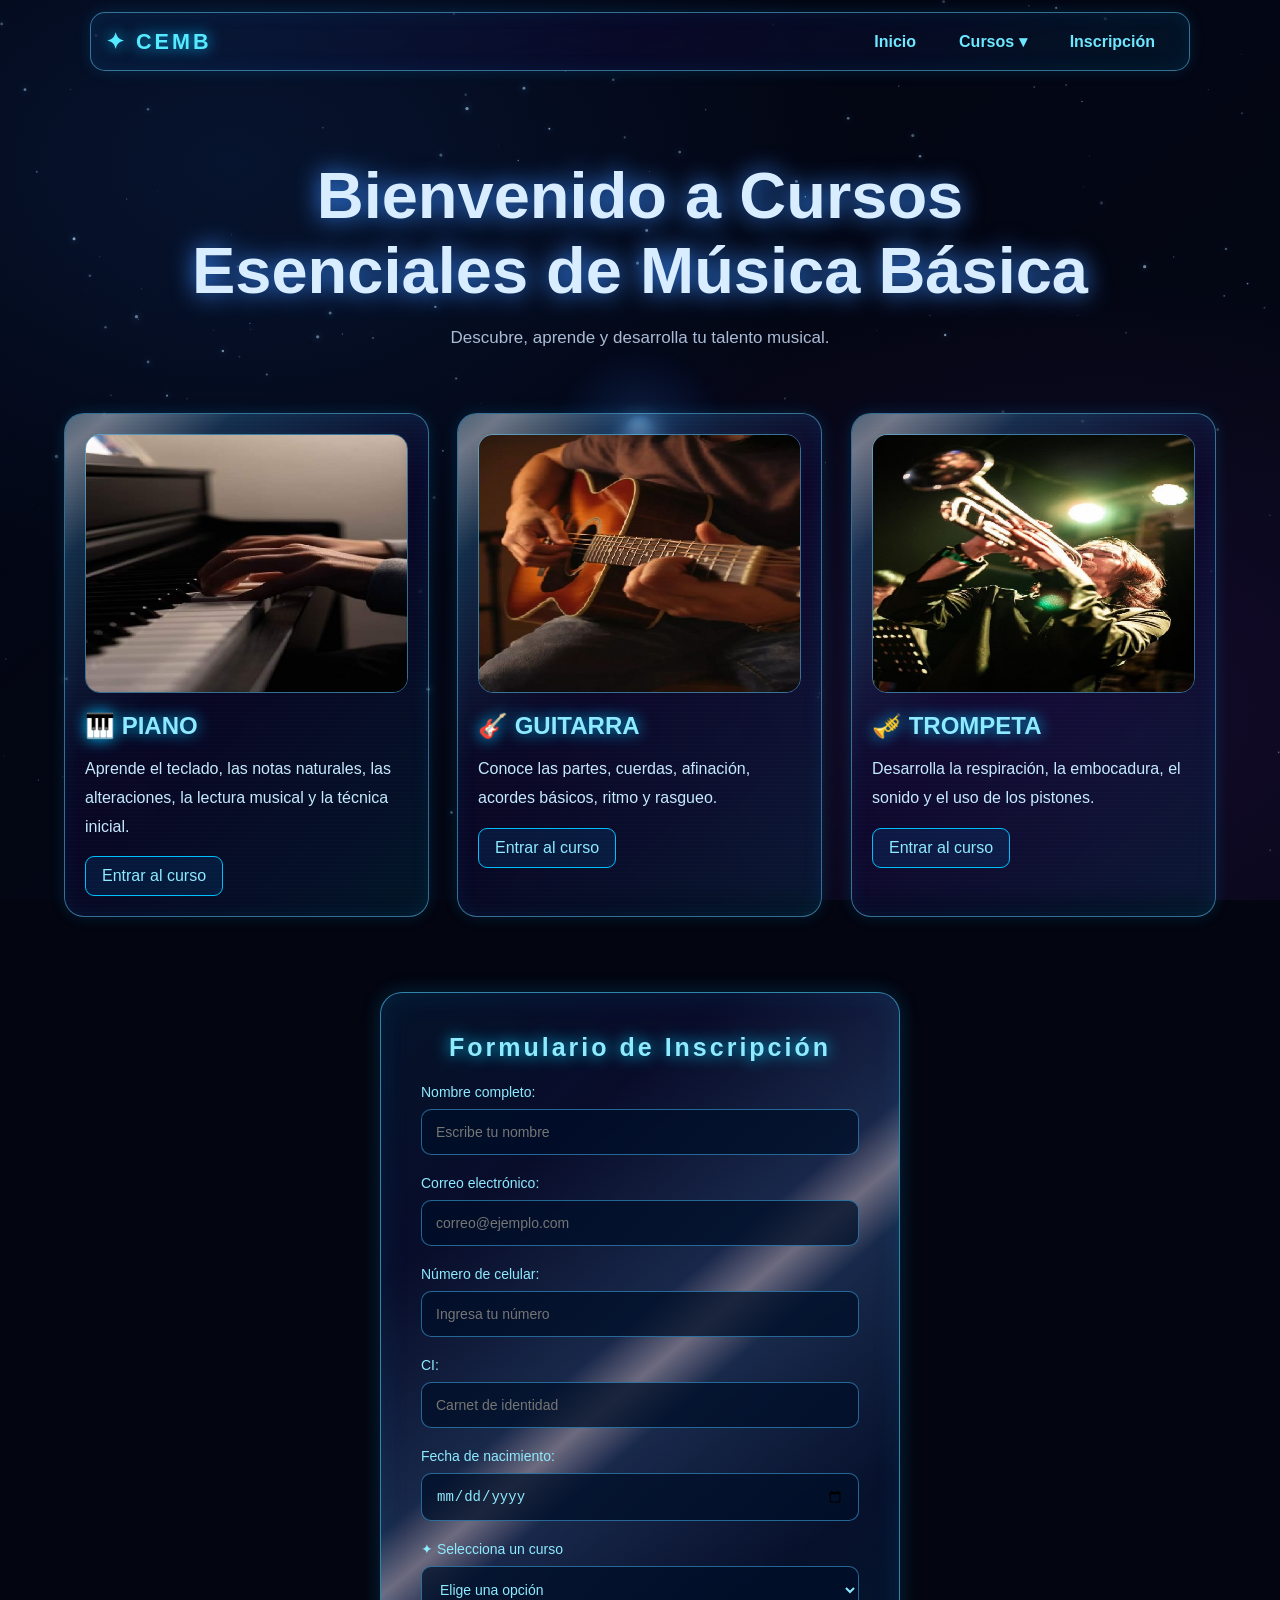
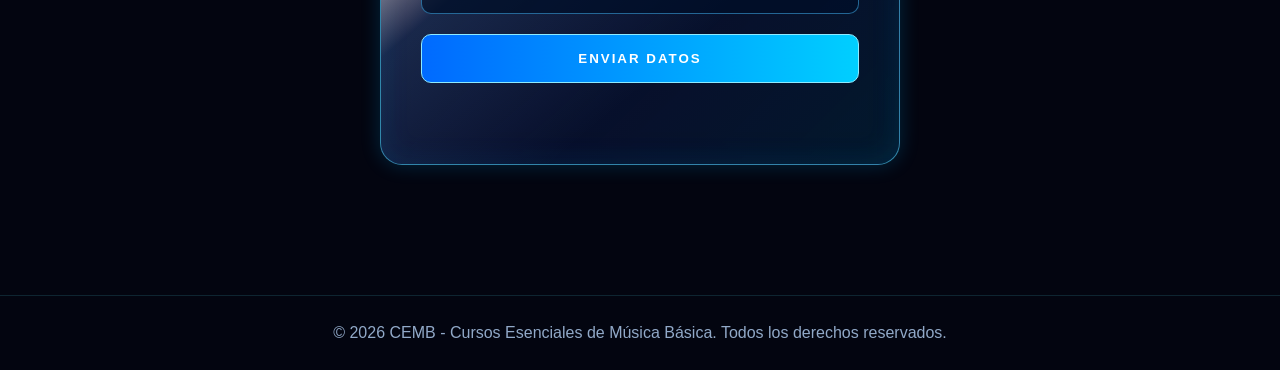
==== index.html @ f701ae36 "Add files via upload" ====
<!DOCTYPE html>
<html lang="es">
<head>
  <meta charset="utf-8">
  <meta name="viewport" content="width=device-width, initial-scale=1">
  <title>Inicio | CEMB</title>
  <link rel="stylesheet" href="principal.css">
</head>
<body>
  <canvas id="fondo-universo" aria-hidden="true"></canvas>
  <header>
    <nav class="navbar">
      <div class="logo">
        <a href="index.html" aria-label="CEMB - Inicio">✦ CEMB</a>
      </div>
      <button class="menu-toggle" aria-label="Abrir menú" aria-expanded="false" type="button">
        <span class="bar"></span>
        <span class="bar"></span>
        <span class="bar"></span>
      </button>
      <ul class="nav-menu">
        <li class="nav-item">
          <a href="index.html">Inicio</a>
        </li>
        <li class="nav-item">
          <a href="#" aria-haspopup="true">Cursos ▾</a>
          <ul class="submenu">
            <li>
              <a href="piano.html">Piano</a>
            </li>
            <li>
              <a href="guitarra.html">Guitarra</a>
            </li>
            <li>
              <a href="trompeta.html">Trompeta</a>
            </li>
          </ul>
        </li>
        <li class="nav-item">
          <a href="index.html#inscripcion">Inscripción</a>
        </li>
      </ul>
    </nav>
  </header>
  <main>
    <section class="presentacion">
      <h1>Bienvenido a Cursos Esenciales de Música Básica</h1>
      <p>Descubre, aprende y desarrolla tu talento musical.</p>
    </section>
    <section class="contenedor-cards">
      <article class="card">
        <div>
          <img src="piano.jpg">
        </div>
        <h2>🎹 PIANO</h2>
        <p>Aprende el teclado, las notas naturales, las alteraciones, la lectura musical y la técnica inicial.</p>
        <a href="piano.html">Entrar al curso</a>
      </article>
      <article class="card">
        <div>
          <img src="guitarra.jpg">
        </div>
        <h2>🎸 GUITARRA</h2>
        <p>Conoce las partes, cuerdas, afinación, acordes básicos, ritmo y rasgueo.</p>
        <a href="guitarra.html">Entrar al curso</a>
      </article>
      <article class="card">
        <div>
          <img src="trompeta.jpg">
        </div>
        <h2>🎺 TROMPETA</h2>
        <p>Desarrolla la respiración, la embocadura, el sonido y el uso de los pistones.</p>
        <a href="trompeta.html">Entrar al curso</a>
      </article>
    </section>
    <section class="formulario-container" id="inscripcion">
      <form class="form-holograma" id="miFormulario">
        <h2>Formulario de Inscripción</h2>
        <div class="campo">
          <label for="nombre">Nombre completo:</label>
          <input id="nombre" name="nombre" type="text" placeholder="Escribe tu nombre" required>
        </div>
        <div class="campo">
          <label for="correo">Correo electrónico:</label>
          <input id="correo" name="correo" type="email" placeholder="correo@ejemplo.com" required>
        </div>
        <div class="campo">
          <label for="celular">Número de celular:</label>
          <input id="celular" name="celular" type="tel" placeholder="Ingresa tu número" required>
        </div>
        <div class="campo">
          <label for="ci">CI:</label>
          <input id="ci" name="ci" type="text" placeholder="Carnet de identidad" required>
        </div>
        <div class="campo">
          <label for="fecha">Fecha de nacimiento:</label>
          <input id="fecha" name="fecha_nacimiento" type="date" required>
        </div>
        <div class="campo">
          <label for="curso">✦ Selecciona un curso</label>
          <select id="curso" name="curso" required>
            <option value="" disabled selected>Elige una opción</option>
            <option value="piano">Piano</option>
            <option value="guitarra">Guitarra</option>
            <option value="trompeta">Trompeta</option>
          </select>
        </div>
        <button type="submit">ENVIAR DATOS</button>
        <p id="respuesta" role="status" aria-live="polite"></p>
      </form>
    </section>
  </main>
  <footer>
    © 2026 CEMB - Cursos Esenciales de Música Básica. Todos los derechos reservados.
  </footer>
  <script src="fondo-universo.js" defer></script>
</body>
</html>
---- principal.css ----
*{
    margin:0;
    padding:0;
    box-sizing:border-box;
}
html{
    scroll-behavior:smooth;
}
body{
    min-height:100vh;
    background:#030510;
    color:#fff;
    font-family:Arial,sans-serif;
    overflow-x:hidden;
    isolation:isolate;
}
#fondo-universo{
    position:fixed;
    inset:0;
    width:100%;
    height:100%;
    z-index:-1;
    pointer-events:none;
    display:block;
}
body:before{
    content:"";
    position:fixed;
    inset:0;
    z-index:-1;
    pointer-events:none;
    background:radial-gradient(ellipse at 18% 18%,rgba(23,76,160,.20),transparent 42%),radial-gradient(ellipse at 82% 78%,rgba(100,35,160,.18),transparent 43%),linear-gradient(140deg,rgba(3,8,24,.35),rgba(5,8,23,.62));
}
header,main,footer{
    position:relative;
    z-index:1;
}
header{
    z-index:1000;
    overflow:visible;
}
.navbar{
    display:flex;
    justify-content:space-between;
    align-items:center;
    width:calc(100% - 30px);
    max-width:1100px;
    margin:12px auto;
    padding:5px 15px;
    position:relative;
    z-index:1000;
    overflow:visible;
    background:linear-gradient(135deg,rgba(20,65,120,.2),rgba(20,10,65,.35),rgba(0,180,255,.08));
    backdrop-filter:blur(15px);
    -webkit-backdrop-filter:blur(15px);
    border:1px solid rgba(100,210,255,.5);
    border-radius:15px;
    box-shadow:0 0 15px rgba(0,180,255,.15),inset 0 0 20px rgba(0,180,255,.08);
}
.logo{
    color:#8eeaff;
    font-weight:900;
    letter-spacing:3px;
    font-size:1.35rem;
    text-shadow:0 0 15px #00bfff;
}
.logo a{
    color:#55eaff;
    text-decoration:none;
}
.nav-menu{
    display:flex;
    align-items:center;
    gap:5px;
    list-style:none;
}
.nav-item{
    position:relative;
}
.nav-item>a{
    display:block;
    padding:13px 18px;
    color:#6ee7ff;
    text-decoration:none;
    font-weight:800;
    border:1px solid transparent;
    border-radius:12px;
    transition:.3s;
}
.nav-item>a:hover{
    color:white;
    background:rgba(0,180,255,.12);
    border-color:#63caff;
    box-shadow:0 0 12px rgba(0,180,255,.3);
    transform:translateY(-2px);
}
.submenu{
    position:absolute;
    top:calc(100% + 8px);
    left:0;
    min-width:200px;
    padding:8px;
    list-style:none;
    background:rgba(5,18,50,.97);
    backdrop-filter:blur(18px);
    -webkit-backdrop-filter:blur(18px);
    border:1px solid rgba(100,210,255,.5);
    border-radius:15px;
    box-shadow:0 0 18px rgba(0,180,255,.25);
    opacity:0;
    visibility:hidden;
    pointer-events:none;
    transform:translateY(12px);
    transition:opacity .25s,transform .25s,visibility .25s;
    z-index:1101;
}
.submenu li a{
    display:block;
    padding:12px 15px;
    color:#8eeaff;
    text-decoration:none;
    border-radius:10px;
    transition:.25s;
}
.submenu li a:hover{
    background:rgba(0,180,255,.2);
    color:white;
    box-shadow:0 0 15px rgba(0,180,255,.3);
    transform:translateX(5px);
}
@media(min-width:769px){
    .nav-item:hover>.submenu,.nav-item:focus-within>.submenu{
        opacity:1;
        visibility:visible;
        pointer-events:auto;
        transform:translateY(0);
    }
}
.menu-toggle{
    display:none;
    flex-direction:column;
    justify-content:center;
    align-items:center;
    gap:6px;
    width:48px;
    height:48px;
    background:rgba(0,30,70,.5);
    border:1px solid rgba(100,210,255,.5);
    border-radius:10px;
    cursor:pointer;
    position:relative;
    z-index:1200;
}
.menu-toggle .bar{
    width:24px;
    height:2px;
    background:#8eeaff;
    border-radius:5px;
    box-shadow:0 0 8px #00cfff;
    transition:.3s;
}
.menu-toggle.active .bar:nth-child(1){
    transform:translateY(8px) rotate(45deg);
}
.menu-toggle.active .bar:nth-child(2){
    opacity:0;
}
.menu-toggle.active .bar:nth-child(3){
    transform:translateY(-8px) rotate(-45deg)
}
main{
    position:relative;
    z-index:1;
    min-height:80vh;
    padding:55px 5%;
    max-width:1450px;
    margin:auto;
}
.presentacion{
    text-align:center;
    margin:20px auto 65px;
    max-width:950px;
}
.presentacion h1{
    font-size:clamp(35px,6vw,65px);
    color:#d8edff;
    text-shadow:0 0 25px #398cff;
    margin-bottom:20px;
}
.presentacion p{
    color:#aabbd5;
    font-size:17px;
}
.contenedor-cards{
    display:grid;
    grid-template-columns:repeat(3,minmax(0,1fr));
    gap:28px;
    perspective:1200px;
}
.card{
    height:100%;
    padding:20px;
    position:relative;
    overflow:hidden;
    isolation:isolate;
    background:linear-gradient(135deg,rgba(20,65,120,.22),rgba(20,10,65,.38),rgba(0,180,255,.09));
    backdrop-filter:blur(12px);
    -webkit-backdrop-filter:blur(12px);
    border:1px solid rgba(100,210,255,.5);
    border-radius:20px;
    box-shadow:0 0 15px rgba(0,180,255,.15),inset 0 0 20px rgba(0,180,255,.08);
    transform-style:preserve-3d;
    transform:perspective(1000px) rotateX(var(--rx,0deg)) rotateY(var(--ry,0deg)) translateY(var(--lift,0px));
    transition:transform .18s ease,border-color .35s,box-shadow .35s;
}
.card:before{
    content:"";
    position:absolute;
    inset:-100%;
    z-index:-1;
    background:linear-gradient(115deg,transparent 35%,rgba(100,220,255,.14) 45%,rgba(255,255,255,.42) 50%,rgba(100,220,255,.14) 55%,transparent 65%);
    transform:translateX(-40%) rotate(25deg);
    animation:holograma 6s linear infinite;
    pointer-events:none
}
.card:after{
    content:"";
    position:absolute;
    inset:0;
    z-index:0;
    background:repeating-linear-gradient(0deg,transparent 0 3px,rgba(100,200,255,.035) 4px);
    pointer-events:none;
}
.card>*{
    position:relative;
    z-index:1;
}
.card img{
    width: 100%;
    height: 60%;
    object-fit:cover;
    border-radius:15px;
    border:1px solid rgba(100,210,255,.5);
}
.card h2,.card h3{
    color:#8eeaff;
    margin:15px 0;
    text-shadow:0 0 15px #00bfff;
}
.card p{
    color:#c5eaff;
    line-height:1.8;
}
.card a,.btn-cemb{
    display:inline-block;
    margin-top:15px;
    padding:10px 16px;
    color:#8eeaff;
    text-decoration:none;
    border:1px solid #00bfff;
    border-radius:9px;
    background:rgba(0,130,220,.12);
    transition:.25s;
}
.card a:hover,.btn-cemb:hover{
    color:#fff;
    background:rgba(0,180,255,.25);
    box-shadow:0 0 18px #00bfff;
}
.card:hover{
    --lift:-7px;
    border-color:#00eaff;
    box-shadow:0 0 25px #00bfff,0 0 35px rgba(0,180,255,.3),inset 0 0 25px rgba(0,200,255,.15);
}
@keyframes holograma{
    0%{
        transform:translateX(-40%) rotate(25deg);
    }
    100%{
        transform:translateX(40%) rotate(25deg);
    }
}
.formulario-container{
    display:flex;
    justify-content:center;
    align-items:center;
    padding:75px 20px;
    perspective:1200px;
}
.form-holograma{
    width:100%;
    max-width:520px;
    padding:40px;
    position:relative;
    overflow:hidden;
    background:linear-gradient(135deg,rgba(10,45,90,.35),rgba(20,10,65,.55),rgba(0,170,255,.12));
    backdrop-filter:blur(18px);
    border:1px solid rgba(80,210,255,.6);
    border-radius:22px;
    box-shadow:0 0 20px rgba(0,180,255,.2),inset 0 0 30px rgba(0,180,255,.1);
    transform-style:preserve-3d;
}
.form-holograma:before {
    content:"";
    position:absolute;
    inset:-100%;
    background:linear-gradient(115deg,transparent 40%,rgba(100,220,255,.15) 48%,rgba(255,255,255,.4) 50%,rgba(100,220,255,.15) 52%,transparent 60%);
    transform:rotate(25deg);
    animation:holograma 5s linear infinite;
    pointer-events:none;
}
.form-holograma>*{
    position:relative;
    z-index:2;
}
.form-holograma h2{
    text-align:center;
    color:#8eeaff;
    font-size:25px;
    letter-spacing:3px;
    margin-bottom:22px;
    text-shadow:0 0 15px #00cfff;
}
.campo{
    display:flex;
    flex-direction:column;
    margin-bottom:20px;
}
.campo label{
    color:#8eeaff;
    margin-bottom:9px;
    font-size:14px;
}
.campo input,.campo select{
    width:100%;
    padding:14px;
    background:rgba(0,15,40,.75);
    border:1px solid rgba(70,190,255,.5);
    border-radius:10px;
    color:#8eeaff;
    font-size:14px;
    outline:none;
}
.campo input:focus,.campo select:focus{
    border-color:#00eaff;
    box-shadow:0 0 12px #00bfff;
}
.campo select{
    color-scheme:dark;
}
.campo select option{
    background:#07152e;
    color:#8eeaff;
}
.form-holograma button{
    width:100%;
    padding:16px;
    background:linear-gradient(90deg,#006aff,#00cfff,#006aff);
    background-size:200%;
    border:1px solid #8eeaff;
    border-radius:10px;
    color:white;
    font-weight:bold;
    letter-spacing:2px;
    cursor:pointer;
    transition:.3s;
}
.form-holograma button:hover{
    background-position:right;
    box-shadow:0 0 25px #00bfff;
    transform:translateY(-2px);
}
#respuesta{
    text-align:center;
    color:#8effff;
    margin-top:18px;
    min-height:1.4em;
}
footer{
    position:relative;
    z-index:1;
    text-align:center;
    padding:28px 15px;
    color:#91a9c8;
    border-top:1px solid rgba(85,234,255,.14);
}
.curso-completo{
    margin-top:12px;
}
.curso-completo .section-title{
    margin:35px 0 20px;
}
.curso-completo .section-title small,.curso-completo .eyebrow{
    color:#55eaff;
    letter-spacing:3px;
    text-transform:uppercase;
    font-size:.78rem;
}
.curso-completo .section-title h2{
    font-size:clamp(1.5rem,3vw,2.3rem);
    margin:6px 0;
    color:#f4f8ff;
}
.curso-completo .section-title p,.curso-completo .lesson-head p{
    color:#aab8d4;
}
.curso-completo .grid{
    display:grid;
    grid-template-columns:repeat(auto-fit,minmax(210px,1fr));
    gap:14px;
}
.curso-completo .card{
    min-height:0;
    padding:20px;
    border-radius:16px;
}
.curso-completo .card h3{
    font-size:1.05rem;
    margin:5px 0 8px;
}
.curso-completo .card p,.curso-completo .card li{
    font-size:.93rem;
    color:#c4d0e7;
}
.curso-completo .lesson{
    margin-top:35px;
    scroll-margin-top:25px;
}
.curso-completo .lesson-head{
    display:flex;
    align-items:center;
    gap:14px;
    margin-bottom:15px;
}
.curso-completo .lesson-no{
    flex:none;
    width:42px;
    height:42px;
    display:grid;
    place-items:center;
    border-radius:13px;
    background:#55eaff18;
    border:1px solid #55eaff77;
    color:#55eaff;
    font-weight:900;
}
.curso-completo .lesson-head h2{
    font-size:clamp(1.25rem,2.8vw,1.8rem);
    color:#f4f8ff;
}
.curso-completo .note{
    padding:14px 17px;
    margin-top:15px;
    border-left:3px solid #a78bfa;
    background:#a78bfa12;
    border-radius:0 12px 12px 0;
    color:#d9d7f9;
}
.curso-completo .part-list,.curso-completo .part-grid{
    display:grid;
    grid-template-columns:repeat(auto-fit,minmax(125px,1fr));
    gap:9px;
}
.curso-completo .part{
    padding:11px;
    border-radius:11px;
    background:#111d3a;
    border:1px solid #a78bfa55;
    color:#dce8ff;
}
.curso-completo .string-list{
    display:grid;
    grid-template-columns:repeat(6,minmax(0,1fr));
    gap:8px;
    margin-top:14px;
}
.curso-completo .string,.curso-completo .chord{
    padding:13px 7px;
    text-align:center;
    border:1px solid #55eaff55;
    background:#55eaff0d;
    border-radius:12px;
}
.curso-completo .string b,.curso-completo .chord strong{
    display:block;
    color:#55eaff;
    font-size:1.35rem;
}
.curso-completo .string span,.curso-completo .chord small{
    color:#aab8d4;
    font-size:.82rem;
}
.curso-completo .chord-grid{
    display:grid;
    grid-template-columns:repeat(auto-fit,minmax(145px,1fr));
    gap:10px;
    margin-top:12px;
}
.curso-completo .chord p{
    margin-top:6px;
}
.curso-completo .guitar-diagram{
    display:flex;
    align-items:center;
    justify-content:center;
    gap:20px;
    flex-wrap:wrap;
    padding:12px;
}
.curso-completo .guitar-icon{
    font-size:5rem;
    filter:drop-shadow(0 0 16px #55eaff77);
}
.curso-completo .valves{
    display:grid;
    grid-template-columns:repeat(3,1fr);
    gap:10px;
    margin-top:14px;
}
.curso-completo .valve{
    border:1px solid #55eaff55;
    background:#55eaff0d;
    border-radius:13px;
    text-align:center;
    padding:14px 8px;
}
.curso-completo .valve b{
    display:block;
    color:#55eaff;
    font-size:1.7rem;
}
.curso-completo .steps{
    display:grid;
    grid-template-columns:repeat(auto-fit,minmax(160px,1fr));
    gap:10px;
}
.curso-completo .step{
    padding:14px;
    border-radius:13px;
    background:#111d3a;
    border:1px solid #a78bfa44;
}
.curso-completo .step b{
    color:#f472d0;
    font-size:1.1rem;
    display:block;
}
.curso-completo .practice-list{
    list-style:none;
    padding:0!important;
}
.curso-completo .practice-list li{
    padding:9px 0;
    border-bottom:1px solid #ffffff13;
    color:#c4d0e7;
}
.curso-completo .practice-list li:before{
    content:"✦";
    color:#55eaff;
    margin-right:10px;
}
.curso-completo .top{
    display:none;
}
@media(max-width:768px){
    .menu-toggle{
        display:flex;
    }
    .nav-menu{
        position:absolute;
        top:calc(100% + 10px);
        left:0;
        right:0;
        display:flex;
        flex-direction:column;
        align-items:stretch;
        padding:0;
        background:rgba(3,12,35,.97);
        border:1px solid rgba(0,200,255,.5);
        border-radius:15px;
        opacity:0;
        visibility:hidden;
        pointer-events:none;
        transform:translateY(-12px);
        transition:.3s;
        z-index:1100;
    }
    .nav-menu.active{
        opacity:1;
        visibility:visible;
        pointer-events:auto;
        transform:none;
    }
    .nav-item>a{
        text-align:center;
        padding:14px;
    }
    .submenu{
        position:static;
        display:none;
        width:100%;
        min-width:0;
        background:rgba(0,25,60,.6);
        border:0;
        box-shadow:none;
        opacity:1;
        visibility:visible;
        pointer-events:auto;
        transform:none;
        transition:none;
    }
    .nav-item.submenu-open>.submenu{
        display:block;
        animation:sube .25s ease;
    }
    .submenu a{
        text-align:center;
    }
    main{
        padding:28px 4%;
    }
    .contenedor-cards{
        grid-template-columns:1fr;
    }
    .form-holograma{
        padding:25px;
    }
    .curso-completo .string-list{
        grid-template-columns:repeat(3,minmax(0,1fr));
    }
}
@keyframes sube{
    from{
        opacity:0;
        transform:translateY(-8px);
    }to{
        opacity:1;
        transform:translateY(0);}
    }
@media(prefers-reduced-motion:reduce){
    *,*:before,*:after{
        animation-duration:.01ms!important;
        animation-iteration-count:1!important;
        scroll-behavior:auto!important;
        transition-duration:.01ms!important};
    }
.piano-visual {
    margin-top: 20px;
    padding: 20px;
    overflow-x: auto;
}
.piano-keys {
    display: flex;
    min-width: 440px;
    height: 150px;
    position: relative;
    gap: 3px;
}
.white-key {
    flex: 1;
    background: linear-gradient(to bottom, #fff, #cbd5e1);
    color: #101827;
    border-radius: 0 0 7px 7px;
    display: flex;
    align-items: flex-end;
    justify-content: center;
    padding-bottom: 12px;
    font-weight: bold;
    box-shadow: 0 5px 10px #0008;
    transition: .3s;
}
.white-key:hover {
    background: var(--cyan, #00eaff);
    transform: translateY(-4px);
    box-shadow: 0 0 18px var(--cyan, #00eaff);
}
.piano-directions {
    display: flex;
    justify-content: space-between;
    margin-top: 14px;
    color: var(--cyan, #00eaff);
    font-weight: bold;
}
.note-grid, .finger-grid, .duration-grid {
    display: grid;
    grid-template-columns: repeat(auto-fit, minmax(90px, 1fr));
    gap: 12px;
    margin-top: 20px;
}
.music-note, .finger, .duration {
    padding: 18px 8px;
    text-align: center;
    border: 1px solid #36dfff55;
    border-radius: 12px;
    background: linear-gradient(145deg, #10213b99, #07101fdd);
    transition: .3s;
}
.music-note {
    font-size: 1.2rem;
    font-weight: bold;
    color: var(--cyan, #00eaff);
}
.music-note:hover, .finger:hover, .duration:hover {
    transform: translateY(-5px);
    border-color: var(--cyan, #00eaff);
    box-shadow: 0 0 18px #00d9ff55;
}
.symbol, .clef-symbol {
    color: var(--cyan, #00eaff);
    text-align: center;
    font-size: 3.5rem;
    text-shadow: 0 0 15px #00d9ff99;
    margin-bottom: 10px;
}
.number-highlight {
    text-align: center;
    font-size: clamp(2rem, 6vw, 3.5rem);
    font-weight: bold;
    color: var(--cyan, #00eaff);
    padding: 15px;
    text-shadow: 0 0 20px #00d9ff99;
}
.staff {
    position: relative;
    margin: 35px auto 10px;
    max-width: 650px;
    height: 110px;
    display: flex;
    flex-direction: column;
    justify-content: space-between;
}
.staff-line {
    width: 100%;
    height: 2px;
    background: var(--cyan, #00eaff);
    box-shadow: 0 0 7px #00d9ff88;
}
.duration-symbol {
    font-size: 2.8rem;
    color: var(--cyan, #00eaff);
    margin-bottom: 10px;
}
.finger strong {
    display: block;
    font-size: 2rem;
    color: var(--cyan, #00eaff);
}
.finger small {
    display: block;
    margin-top: 8px;
    color: #d3def3;
}
.duration h3 {
    font-size: .9rem;
}
.duration p {
    margin-top: 7px;
}
.practice-list {
    padding-left: 22px;
    margin-top: 15px;
    color: #c4d0e7;
    line-height: 2;
}
.practice-list li {
    padding-left: 5px;
    margin-bottom: 8px;
}
@media(max-width:600px) {
    .piano-keys {
        height: 120px;
        min-width: 380px;
    }
    .piano-visual {
        padding: 10px;
    }
    .note-grid, .finger-grid, .duration-grid {
        grid-template-columns: repeat(2, 1fr);
    }
}
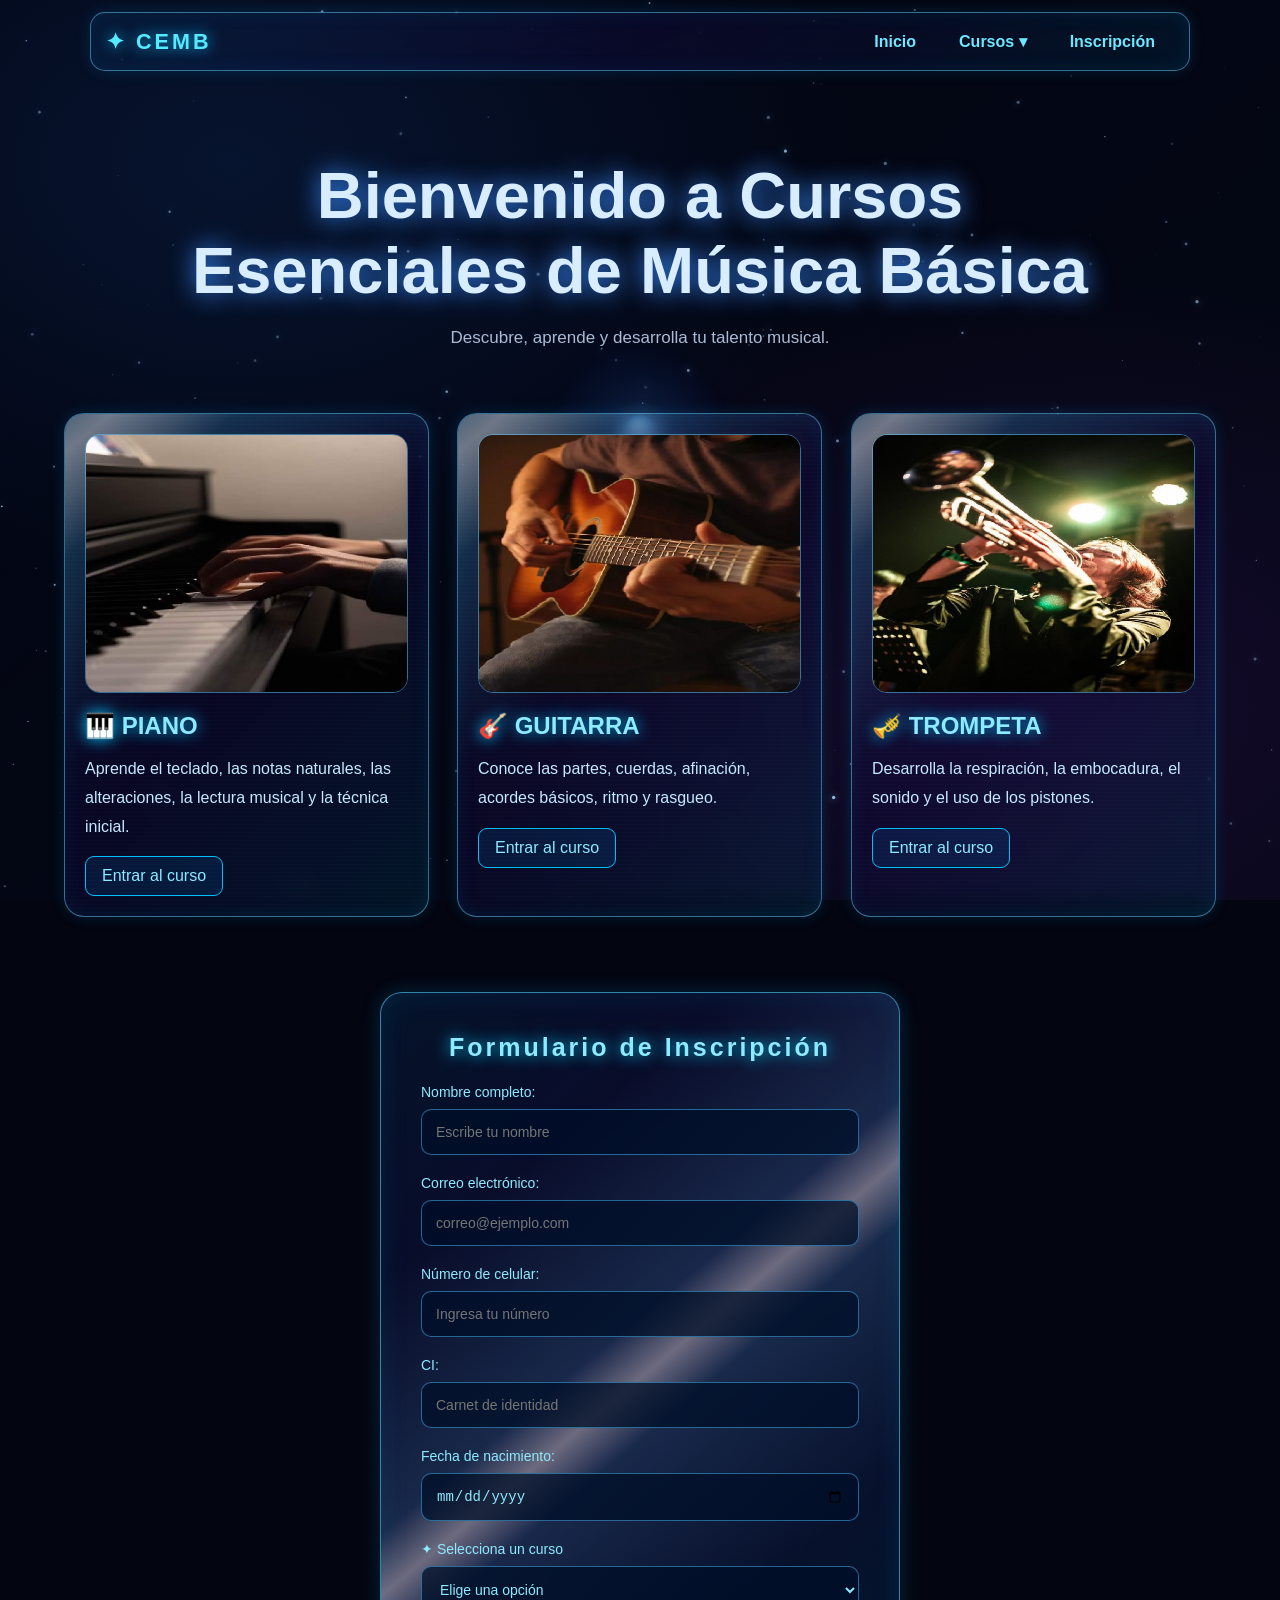
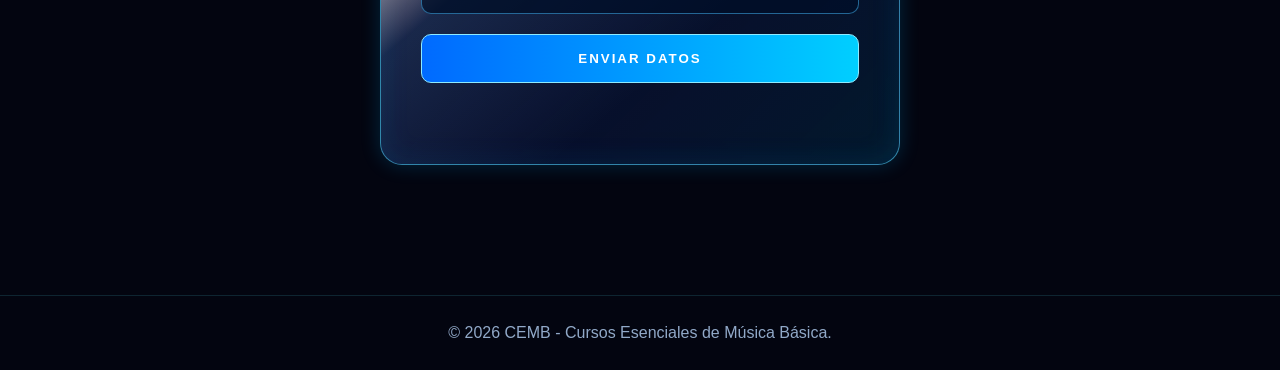
==== commit e62660f7: "Update index.html" ====
--- a/index.html
+++ b/index.html
@@ -111,8 +111,8 @@
     </section>
   </main>
   <footer>
-    © 2026 CEMB - Cursos Esenciales de Música Básica. Todos los derechos reservados.
+    © 2026 CEMB - Cursos Esenciales de Música Básica.
   </footer>
   <script src="fondo-universo.js" defer></script>
 </body>
-</html>+</html>
